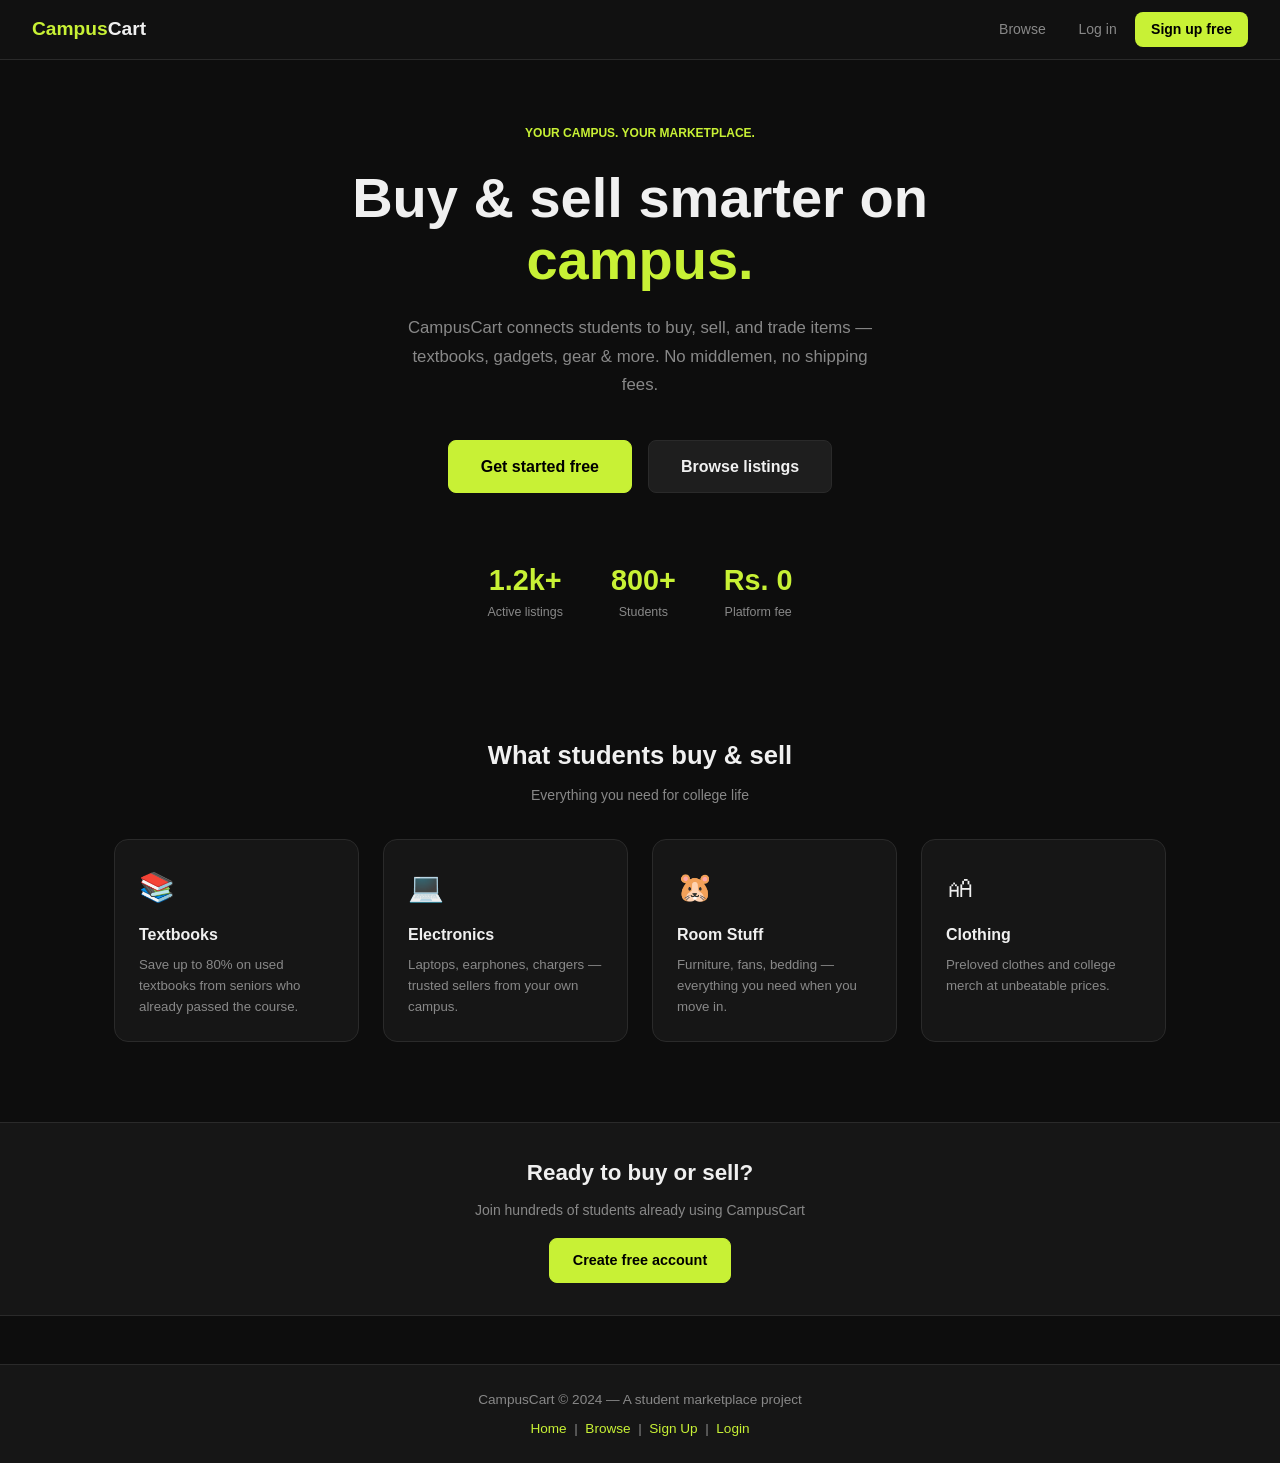
==== index.html @ a81911a2 "second commit" ====
<!DOCTYPE html>
<html lang="en">
<head>
  <meta charset="UTF-8">
  <meta name="viewport" content="width=device-width, initial-scale=1.0">
  <title>CampusCart — Student Marketplace</title>
  
  <link rel="stylesheet" href="css/style.css">
</head>
<body>

  
  <div id="toast"></div>

  
  <nav>
    <a class="nav-logo" href="index.html">Campus<span>Cart</span></a>
    <div class="nav-links">
      <a class="nav-btn" href="browse.html">Browse</a>
      <a class="nav-btn" href="login.html">Log in</a>
      <a class="nav-cta" href="signup.html">Sign up free</a>
    </div>
  </nav>

  
  <header class="hero">
    <p class="hero-eyebrow">Your campus. Your marketplace.</p>
    <h1 class="hero-title">
      Buy &amp; sell smarter on<br>
      <span class="accent">campus.</span>
    </h1>
    <p class="hero-sub">
      CampusCart connects students to buy, sell, and trade items —
      textbooks, gadgets, gear &amp; more. No middlemen, no shipping fees.
    </p>
    <div class="hero-btns">
      <a class="btn btn-primary" href="signup.html" style="font-size:1rem;padding:0.8rem 2rem;">Get started free</a>
      <a class="btn btn-secondary" href="browse.html" style="font-size:1rem;padding:0.8rem 2rem;">Browse listings</a>
    </div>
    <div class="hero-stats">
      <div class="stat">
        <div class="stat-num">1.2k+</div>
        <div class="stat-label">Active listings</div>
      </div>
      <div class="stat">
        <div class="stat-num">800+</div>
        <div class="stat-label">Students</div>
      </div>
      <div class="stat">
        <div class="stat-num">Rs. 0</div>
        <div class="stat-label">Platform fee</div>
      </div>
    </div>
  </header>

  
  <section class="features-section">
    <div class="container">
      <h2 class="text-center" style="font-size:1.6rem;margin-bottom:0.5rem">What students buy &amp; sell</h2>
      <p class="text-muted text-center">Everything you need for college life</p>

      
      <div class="features">
        <article class="feat">
          <div class="feat-icon">&#128218;</div>
          <div class="feat-title">Textbooks</div>
          <div class="feat-desc">Save up to 80% on used textbooks from seniors who already passed the course.</div>
        </article>
        <article class="feat">
          <div class="feat-icon">&#128187;</div>
          <div class="feat-title">Electronics</div>
          <div class="feat-desc">Laptops, earphones, chargers — trusted sellers from your own campus.</div>
        </article>
        <article class="feat">
          <div class="feat-icon">&#128057;</div>
          <div class="feat-title">Room Stuff</div>
          <div class="feat-desc">Furniture, fans, bedding — everything you need when you move in.</div>
        </article>
        <article class="feat">
          <div class="feat-icon">&#128474;</div>
          <div class="feat-title">Clothing</div>
          <div class="feat-desc">Preloved clothes and college merch at unbeatable prices.</div>
        </article>
      </div>
    </div>
  </section>

  
  <aside style="background-color:#161616;border-top:1px solid #2a2a2a;border-bottom:1px solid #2a2a2a;padding:2rem 0;margin:2rem 0;">
    <div class="container text-center">
      <h2 style="font-size:1.4rem;margin-bottom:0.5rem">Ready to buy or sell?</h2>
      <p class="text-muted mb-2">Join hundreds of students already using CampusCart</p>
      <a class="btn btn-primary" href="signup.html">Create free account</a>
    </div>
  </aside>

  
  <footer>
    <div class="container">
      <p>CampusCart &copy; 2024 &mdash; A student marketplace project</p>
      <p style="margin-top:0.4rem">
        <a href="index.html">Home</a> &nbsp;|&nbsp;
        <a href="browse.html">Browse</a> &nbsp;|&nbsp;
        <a href="signup.html">Sign Up</a> &nbsp;|&nbsp;
        <a href="login.html">Login</a>
      </p>
    </div>
  </footer>

  
  <script src="js/data.js"></script>
  <script src="js/ui.js"></script>

</body>
</html>
---- css/style.css ----
* {
  box-sizing: border-box;
  margin: 0;
  padding: 0;
}


body {
  font-family: Arial, sans-serif;      
  font-size: 16px;
  line-height: 1.6;                    
  background-color: #0d0d0d;           
  color: #f0f0f0;
}


h1, h2, h3, h4 {
  font-weight: bold;
  color: #f0f0f0;
}



nav {
  background-color: #111111;
  border-bottom: 1px solid #2a2a2a;   
  padding: 0 2rem;                     
  display: flex;
  align-items: center;
  justify-content: space-between;
  height: 60px;
}

.nav-logo {
  font-weight: bold;
  font-size: 1.2rem;
  color: #c8f135;
  text-decoration: none;
}


.nav-logo span {
  color: #f0f0f0;
}

.nav-links {
  display: flex;
  gap: 0.25rem;
  align-items: center;
}


.nav-btn {
  background-color: transparent;
  border: none;
  color: #888888;
  font-size: 0.875rem;
  padding: 0.4rem 0.9rem;              
  border-radius: 8px;
  cursor: pointer;
  text-decoration: none;
}

.nav-btn:hover {
  background-color: #1e1e1e;
  color: #f0f0f0;
}

.nav-btn.active-link {
  background-color: #1e1e1e;
  color: #f0f0f0;
}

.nav-cta {
  background-color: #c8f135;
  color: #000000;
  font-weight: bold;
  border-radius: 8px;
  padding: 0.4rem 1rem;
  font-size: 0.875rem;
  border: none;
  cursor: pointer;
  text-decoration: none;
  display: inline-block;
}

.nav-cta:hover {
  background-color: #b0d82e;
}


#navAvatar {
  width: 32px;
  height: 32px;
  border-radius: 50%;
  background-color: #c8f135;
  color: #000000;
  font-weight: bold;
  font-size: 0.8rem;
  cursor: pointer;
  border: none;
  display: inline-block;
  text-align: center;
  line-height: 32px;
}

.cart-icon {
  cursor: pointer;
  background-color: #1e1e1e;
  border: 1px solid #2a2a2a;
  border-radius: 8px;
  padding: 0.4rem 0.7rem;
  font-size: 1rem;
  color: #f0f0f0;
  display: inline-block;
  text-decoration: none;
}


.btn {
  display: inline-block;
  padding: 0.65rem 1.4rem;
  border-radius: 8px;
  font-size: 0.9rem;
  font-weight: bold;
  cursor: pointer;
  border: 1px solid transparent;
  text-align: center;
  text-decoration: none;
}

.btn-primary {
  background-color: #c8f135;
  color: #000000;
  border-color: #c8f135;
}

.btn-primary:hover {
  background-color: #b0d82e;
}

.btn-secondary {
  background-color: #1e1e1e;
  color: #f0f0f0;
  border: 1px solid #2a2a2a;
}

.btn-secondary:hover {
  border-color: #c8f135;
  color: #c8f135;
}

.btn-danger {
  background-color: #ff4444;
  color: #ffffff;
  border-color: #ff4444;
}

.btn-danger:hover {
  background-color: #dd2222;
}

.btn-outline {
  background-color: transparent;
  border: 1px solid #c8f135;
  color: #c8f135;
}

.btn-outline:hover {
  background-color: #c8f135;
  color: #000000;
}

.btn-sm {
  padding: 0.4rem 0.85rem;
  font-size: 0.8rem;
}

.btn-full {
  width: 100%;
  display: block;
}



.form-group {
  margin-bottom: 1.1rem;               
}

label {
  display: block;
  font-size: 0.8rem;
  color: #888888;
  margin-bottom: 0.4rem;
  font-weight: bold;
}

input,
select,
textarea {
  width: 100%;
  background-color: #1a1a1a;
  border: 1px solid #2a2a2a;          
  color: #f0f0f0;
  border-radius: 8px;
  padding: 0.7rem 1rem;
  font-family: Arial, sans-serif;
  font-size: 0.9rem;
  outline: none;
}

input:focus,
select:focus,
textarea:focus {
  border-color: #c8f135;
}

select option {
  background-color: #1a1a1a;
}


textarea {
  resize: vertical;
  min-height: 90px;
}


fieldset {
  border: 1px solid #2a2a2a;
  border-radius: 8px;
  padding: 1rem;
  margin-bottom: 1.1rem;
}

legend {
  font-size: 0.75rem;
  color: #888888;
  font-weight: bold;
  padding: 0 0.5rem;
}



.card {
  background-color: #141414;
  border: 1px solid #2a2a2a;
  border-radius: 14px;
  overflow: hidden;
}

.card:hover {
  border-color: #3a3a3a;
}

.card-img {
  width: 100%;
  height: 170px;
  background-color: #1e1e1e;
  display: flex;
  align-items: center;
  justify-content: center;
  font-size: 3.5rem;
}

.card-body {
  padding: 1rem;                       
}

.card-title {
  font-weight: bold;
  font-size: 0.95rem;
  margin-bottom: 0.3rem;
  white-space: nowrap;
  overflow: hidden;
  text-overflow: ellipsis;
  color: #f0f0f0;
}

.card-price {
  font-size: 1.1rem;
  font-weight: bold;
  color: #c8f135;
}

.card-seller {
  font-size: 0.78rem;
  color: #888888;
  margin-top: 0.3rem;                  
}

.card-actions {
  display: flex;
  gap: 0.5rem;
  margin-top: 0.75rem;
}


.grid-3 {
  display: grid;
  grid-template-columns: repeat(auto-fill, minmax(240px, 1fr));
  gap: 1.1rem;
}



.tag {
  display: inline-block;
  font-size: 0.7rem;
  padding: 3px 10px;
  border-radius: 20px;
  font-weight: bold;
}

.tag-green {
  background-color: #1e2d06;
  color: #c8f135;
  border: 1px solid #3a5a10;
}

.tag-orange {
  background-color: #2d1806;
  color: #ff6b35;
  border: 1px solid #5a3010;
}

.tag-gray {
  background-color: #1e1e1e;
  color: #888888;
  border: 1px solid #2a2a2a;
}



.container {
  max-width: 1100px;
  margin: 0 auto;
  padding: 0 1.5rem;
}

.section {
  padding: 2rem 0;
}

.text-muted {
  color: #888888;
  font-size: 0.875rem;
}

.text-center {
  text-align: center;                  
}

.divider {
  border: none;
  border-top: 1px solid #2a2a2a;
  margin: 1.5rem 0;
}


.mb-1 { margin-bottom: 0.5rem; }
.mb-2 { margin-bottom: 1rem; }
.mb-3 { margin-bottom: 1.5rem; }
.mt-1 { margin-top: 0.5rem; }
.mt-2 { margin-top: 1rem; }
.mt-3 { margin-top: 1.5rem; }


.alert {
  padding: 0.8rem 1rem;
  border-radius: 8px;
  font-size: 0.875rem;
  margin-bottom: 1rem;
}

.alert-success {
  background-color: #1e2d06;
  border: 1px solid #3a5a10;
  color: #c8f135;
}

.alert-error {
  background-color: #2d0606;
  border: 1px solid #5a1010;
  color: #ff8888;
}


.sold-stamp {
  background-color: #ff6b35;
  color: #ffffff;
  font-weight: bold;
  font-size: 0.7rem;
  padding: 3px 10px;
  border-radius: 20px;
  display: inline-block;
}


#toast {
  background-color: #c8f135;
  color: #000000;
  padding: 0.75rem 1.25rem;
  border-radius: 8px;
  font-weight: bold;
  font-size: 0.9rem;
  z-index: 999;                        
  display: none;
  border: 1px solid #a0c020;
  margin: 0.5rem 0;
}



.modal-overlay {
  background-color: rgba(0,0,0,0.7);
  z-index: 200;
  display: none;
  padding: 1.5rem;
}

.modal-overlay.open {
  display: flex;
  align-items: center;
  justify-content: center;
  width: 100%;
  min-height: 300px;
}

.modal-box {
  background-color: #161616;
  border: 1px solid #2a2a2a;
  border-radius: 14px;
  padding: 2rem;
  width: 100%;
  max-width: 420px;
}

.modal-title {
  font-size: 1.2rem;
  font-weight: bold;
  margin-bottom: 1rem;
  color: #f0f0f0;
}

.modal-actions {
  display: flex;
  gap: 0.75rem;
  margin-top: 1.5rem;
}


.empty {
  text-align: center;
  padding: 4rem 1.5rem;
  color: #888888;
}

.empty-icon {
  font-size: 3rem;
  margin-bottom: 1rem;
}

.empty-text {
  font-size: 1rem;
  margin-bottom: 1.5rem;
}



canvas {
  border-radius: 8px;
  display: block;
  background-color: #161616;
  border: 1px solid #2a2a2a;
}



.hero {
  text-align: center;
  padding: 4rem 1.5rem;
}

.hero-eyebrow {
  font-size: 0.75rem;
  color: #c8f135;
  text-transform: uppercase;           
  font-weight: bold;
  margin-bottom: 1.5rem;
}

.hero-title {
  font-size: 3.5rem;
  font-weight: bold;
  line-height: 1.1;                    
  margin-bottom: 1.5rem;
  color: #f0f0f0;
}

.hero-title .accent {
  color: #c8f135;                      
}

.hero-sub {
  font-size: 1.05rem;
  color: #888888;
  max-width: 480px;
  margin: 0 auto 2.5rem auto;
  line-height: 1.7;
}

.hero-btns {
  display: flex;
  gap: 1rem;
  flex-wrap: wrap;
  justify-content: center;
}

.hero-stats {
  display: flex;
  gap: 3rem;
  margin-top: 4rem;
  flex-wrap: wrap;
  justify-content: center;
}

.stat {
  text-align: center;
}

.stat-num {
  font-size: 1.8rem;
  font-weight: bold;
  color: #c8f135;
}

.stat-label {
  font-size: 0.78rem;
  color: #888888;
}


.features-section {
  padding: 3rem 0;
}

.features {
  display: grid;
  grid-template-columns: repeat(auto-fit, minmax(200px, 1fr));
  gap: 1.5rem;
  margin-top: 2rem;
}


.feat {
  background-color: #161616;
  border: 1px solid #2a2a2a;
  border-radius: 14px;
  padding: 1.5rem;
}

.feat-icon {
  font-size: 1.8rem;
  margin-bottom: 0.75rem;
}

.feat-title {
  font-weight: bold;
  font-size: 1rem;
  margin-bottom: 0.4rem;
  color: #f0f0f0;
}

.feat-desc {
  font-size: 0.83rem;
  color: #888888;
  line-height: 1.6;
}


.auth-wrap {
  display: flex;
  align-items: center;
  justify-content: center;
  padding: 4rem 2rem;
}

.auth-box {
  background-color: #161616;
  border: 1px solid #2a2a2a;
  border-radius: 14px;
  padding: 2.5rem;
  width: 100%;
  max-width: 420px;
}

.auth-title {
  font-size: 1.6rem;
  font-weight: bold;
  margin-bottom: 0.4rem;
  color: #f0f0f0;
}

.auth-sub {
  color: #888888;
  font-size: 0.875rem;
  margin-bottom: 2rem;
}

.auth-switch {
  text-align: center;
  font-size: 0.85rem;
  color: #888888;
  margin-top: 1.5rem;
}

.auth-switch a {
  color: #c8f135;
  cursor: pointer;
  text-decoration: underline;
}



.dash-header {
  background-color: #161616;
  border-bottom: 1px solid #2a2a2a;
  padding: 1.5rem 0;
  margin-bottom: 2rem;
}

.dash-title {
  font-size: 1.5rem;
  font-weight: bold;
  color: #f0f0f0;
}

.dash-subtitle {
  color: #888888;
  font-size: 0.875rem;
}

.stats-row {
  display: grid;
  grid-template-columns: repeat(auto-fit, minmax(150px, 1fr));
  gap: 1rem;
  margin-bottom: 2rem;
}

.stat-card {
  background-color: #161616;
  border: 1px solid #2a2a2a;
  border-radius: 8px;
  padding: 1.25rem;
}

.stat-card-num {
  font-size: 1.8rem;
  font-weight: bold;
  color: #c8f135;
}

.stat-card-label {
  font-size: 0.78rem;
  color: #888888;
  margin-top: 0.2rem;
}

.dash-grid {
  display: grid;
  grid-template-columns: 1fr 1fr;
  gap: 1.5rem;
}

.dash-grid h3 {
  font-size: 1rem;
  font-weight: bold;
  margin-bottom: 1rem;
  color: #f0f0f0;
}


aside.recent-panel {
  border-left: 1px solid #2a2a2a;
  padding-left: 1rem;
}


.browse-header {
  padding: 2rem 0 1.5rem;
}

.browse-title {
  font-size: 1.8rem;
  font-weight: bold;
  color: #f0f0f0;
}

.filters {
  display: flex;
  gap: 0.75rem;
  flex-wrap: wrap;
  align-items: center;
  margin-bottom: 1.5rem;
}

.search-bar {
  flex: 1;
  min-width: 200px;
  max-width: 360px;
}

.filter-select {
  width: auto;
  min-width: 140px;
}

.results-count {
  color: #888888;
  font-size: 0.85rem;
  margin-bottom: 1rem;
}


.post-wrap {
  max-width: 600px;
  margin: 0 auto;
  padding: 2rem 1.5rem;
}

.post-title {
  font-size: 1.8rem;
  font-weight: bold;
  margin-bottom: 0.4rem;
  color: #f0f0f0;
}

.image-upload {
  border: 2px dashed #2a2a2a;
  border-radius: 8px;
  padding: 2rem;
  text-align: center;
  background-color: #1a1a1a;
  margin-bottom: 1rem;
}

.image-upload-text {
  font-size: 0.85rem;
  color: #888888;
}

#emojiPreview {
  font-size: 4rem;
  display: block;
  margin-bottom: 0.5rem;
}


.detail-wrap {
  max-width: 900px;
  margin: 0 auto;
  padding: 2rem 1.5rem;
}

.detail-grid {
  display: grid;
  grid-template-columns: 1fr 1fr;
  gap: 2.5rem;
}

.detail-img {
  background-color: #161616;
  border: 1px solid #2a2a2a;
  border-radius: 14px;
  height: 300px;
  display: flex;
  align-items: center;
  justify-content: center;
  font-size: 6rem;
}

.detail-price {
  font-size: 2rem;
  font-weight: bold;
  color: #c8f135;
  margin: 0.75rem 0;
}

.detail-title {
  font-size: 1.5rem;
  font-weight: bold;
  color: #f0f0f0;
}

.detail-desc {
  color: #888888;
  font-size: 0.9rem;
  line-height: 1.7;
  margin: 1rem 0;
}

.seller-box {
  background-color: #161616;
  border: 1px solid #2a2a2a;
  border-radius: 8px;
  padding: 1rem;
  display: flex;
  align-items: center;
  gap: 1rem;
  margin: 1.25rem 0;
}

.seller-avatar {
  width: 42px;
  height: 42px;
  border-radius: 50%;
  background-color: #c8f135;
  color: #000000;
  font-weight: bold;
  font-size: 1rem;
  border: none;
  flex-shrink: 0;
  display: flex;
  align-items: center;
  justify-content: center;
}


.cart-wrap {
  max-width: 720px;
  margin: 0 auto;
  padding: 2rem 1.5rem;
}

.cart-item {
  display: flex;
  gap: 1rem;
  align-items: center;
  background-color: #161616;
  border: 1px solid #2a2a2a;
  border-radius: 8px;
  padding: 1rem;
  margin-bottom: 0.75rem;
}

.cart-item-img {
  width: 60px;
  height: 60px;
  background-color: #1e1e1e;
  border-radius: 8px;
  display: flex;
  align-items: center;
  justify-content: center;
  font-size: 1.8rem;
  flex-shrink: 0;
}

.cart-item-info {
  flex: 1;
}

.cart-item-name {
  font-weight: bold;
  font-size: 0.95rem;
  color: #f0f0f0;
}

.cart-item-price {
  color: #c8f135;
  font-weight: bold;
  font-size: 0.9rem;
}

.cart-summary {
  background-color: #161616;
  border: 1px solid #2a2a2a;
  border-radius: 8px;
  padding: 1.25rem;
  margin-top: 1.5rem;
}

.cart-row {
  display: flex;
  justify-content: space-between;
  align-items: center;
  padding: 0.4rem 0;
  font-size: 0.9rem;
  color: #f0f0f0;
}

.cart-total {
  font-size: 1.2rem;
  font-weight: bold;
}


.my-listings-wrap {
  max-width: 800px;
  margin: 0 auto;
  padding: 2rem 1.5rem;
}

.my-item {
  display: flex;
  gap: 1rem;
  align-items: center;
  background-color: #161616;
  border: 1px solid #2a2a2a;
  border-radius: 8px;
  padding: 1rem;
  margin-bottom: 0.75rem;
}

.my-item-img {
  width: 60px;
  height: 60px;
  background-color: #1e1e1e;
  border-radius: 8px;
  display: flex;
  align-items: center;
  justify-content: center;
  font-size: 1.8rem;
  flex-shrink: 0;
}

.my-item-info {
  flex: 1;
}

.my-item-name {
  font-weight: bold;
  font-size: 0.95rem;
  color: #f0f0f0;
}

.my-item-price {
  font-size: 0.8rem;
  color: #c8f135;
  font-weight: bold;
}

.my-item-meta {
  font-size: 0.75rem;
  color: #888888;
}

.my-item-actions {
  display: flex;
  gap: 0.5rem;
  flex-shrink: 0;
}


.profile-wrap {
  max-width: 600px;
  margin: 0 auto;
  padding: 2rem 1.5rem;
}

.profile-header {
  display: flex;
  align-items: center;
  gap: 1.5rem;
  background-color: #161616;
  border: 1px solid #2a2a2a;
  border-radius: 14px;
  padding: 1.5rem;
  margin-bottom: 1.5rem;
}

.profile-avatar {
  width: 72px;
  height: 72px;
  border-radius: 50%;
  background-color: #c8f135;
  color: #000000;
  display: flex;
  align-items: center;
  justify-content: center;
  font-size: 1.6rem;
  font-weight: bold;
  flex-shrink: 0;
}

.profile-name {
  font-size: 1.3rem;
  font-weight: bold;
  color: #f0f0f0;
}

.profile-email {
  color: #888888;
  font-size: 0.875rem;
}

.profile-section {
  background-color: #161616;
  border: 1px solid #2a2a2a;
  border-radius: 14px;
  padding: 1.25rem;
  margin-bottom: 1rem;
}

.profile-section h3 {
  font-weight: bold;
  font-size: 1rem;
  margin-bottom: 1rem;
  color: #f0f0f0;
}


footer {
  background-color: #161616;
  border-top: 1px solid #2a2a2a;
  padding: 1.5rem 0;
  text-align: center;
  color: #888888;
  font-size: 0.85rem;
  margin-top: 3rem;
}

footer a {
  color: #c8f135;
  text-decoration: none;
}


.recent-row {
  display: flex;
  align-items: center;
  gap: 0.75rem;
  padding: 0.6rem 0;
  border-bottom: 1px solid #2a2a2a;
  cursor: pointer;
  color: #f0f0f0;
  text-decoration: none;
}

.recent-row:hover {
  color: #c8f135;
}

.recent-emoji {
  font-size: 1.5rem;
}

.recent-info {
  flex: 1;
}

.recent-name {
  font-size: 0.85rem;
  font-weight: bold;
}

.recent-meta {
  font-size: 0.75rem;
  color: #888888;
}

.recent-price {
  font-size: 0.85rem;
  color: #c8f135;
  font-weight: bold;
  white-space: nowrap;
}


select[size] {
  height: auto;
  padding: 0.5rem;
}


.inline-check {
  display: flex;
  align-items: center;
  gap: 0.5rem;
  margin-bottom: 0.75rem;
  font-size: 0.875rem;
  color: #f0f0f0;
}

.inline-check input[type="checkbox"],
.inline-check input[type="radio"] {
  width: auto;
}


.page-title {
  font-size: 1.8rem;
  font-weight: bold;
  margin-bottom: 0.4rem;
  color: #f0f0f0;
}

.page-sub {
  color: #888888;
  font-size: 0.9rem;
  margin-bottom: 1.5rem;
}


.two-col {
  display: grid;
  grid-template-columns: 1fr 1fr;
  gap: 1rem;
}
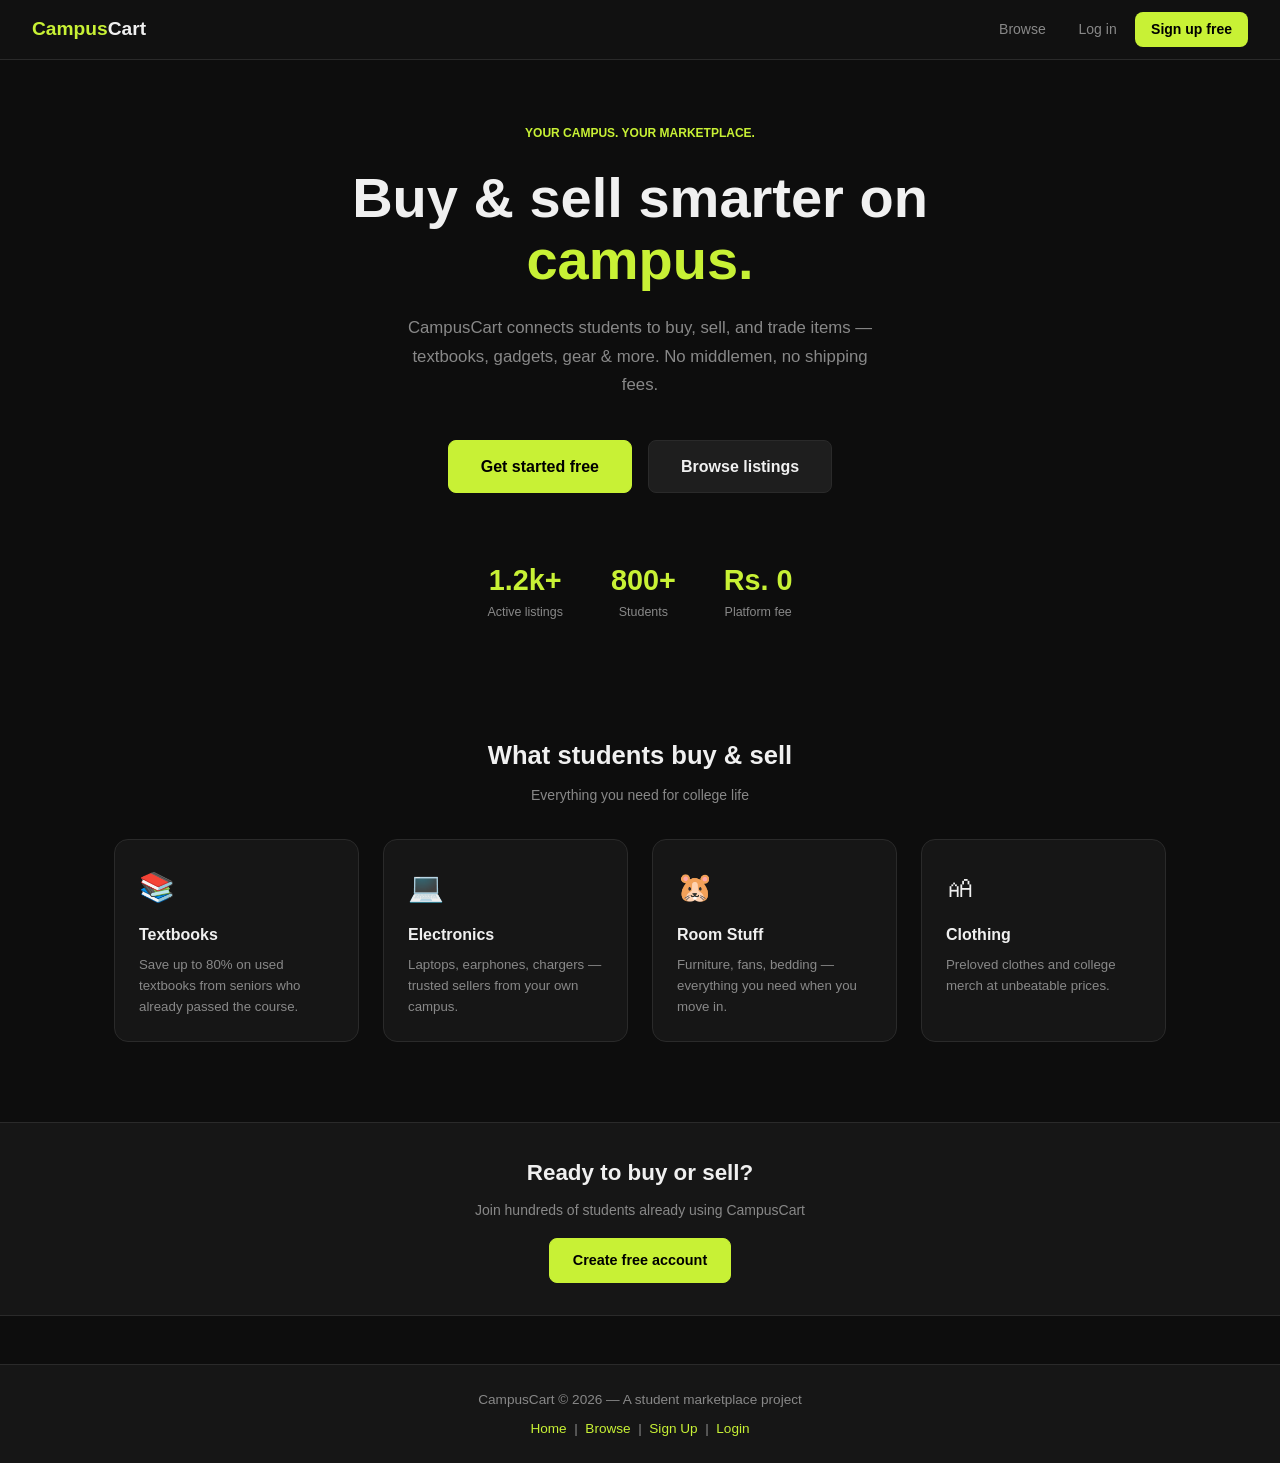
==== commit 6a2e15ef: "third commit" ====
--- a/index.html
+++ b/index.html
@@ -97,7 +97,7 @@
   
   <footer>
     <div class="container">
-      <p>CampusCart &copy; 2024 &mdash; A student marketplace project</p>
+      <p>CampusCart &copy; 2026 &mdash; A student marketplace project</p>
       <p style="margin-top:0.4rem">
         <a href="index.html">Home</a> &nbsp;|&nbsp;
         <a href="browse.html">Browse</a> &nbsp;|&nbsp;
